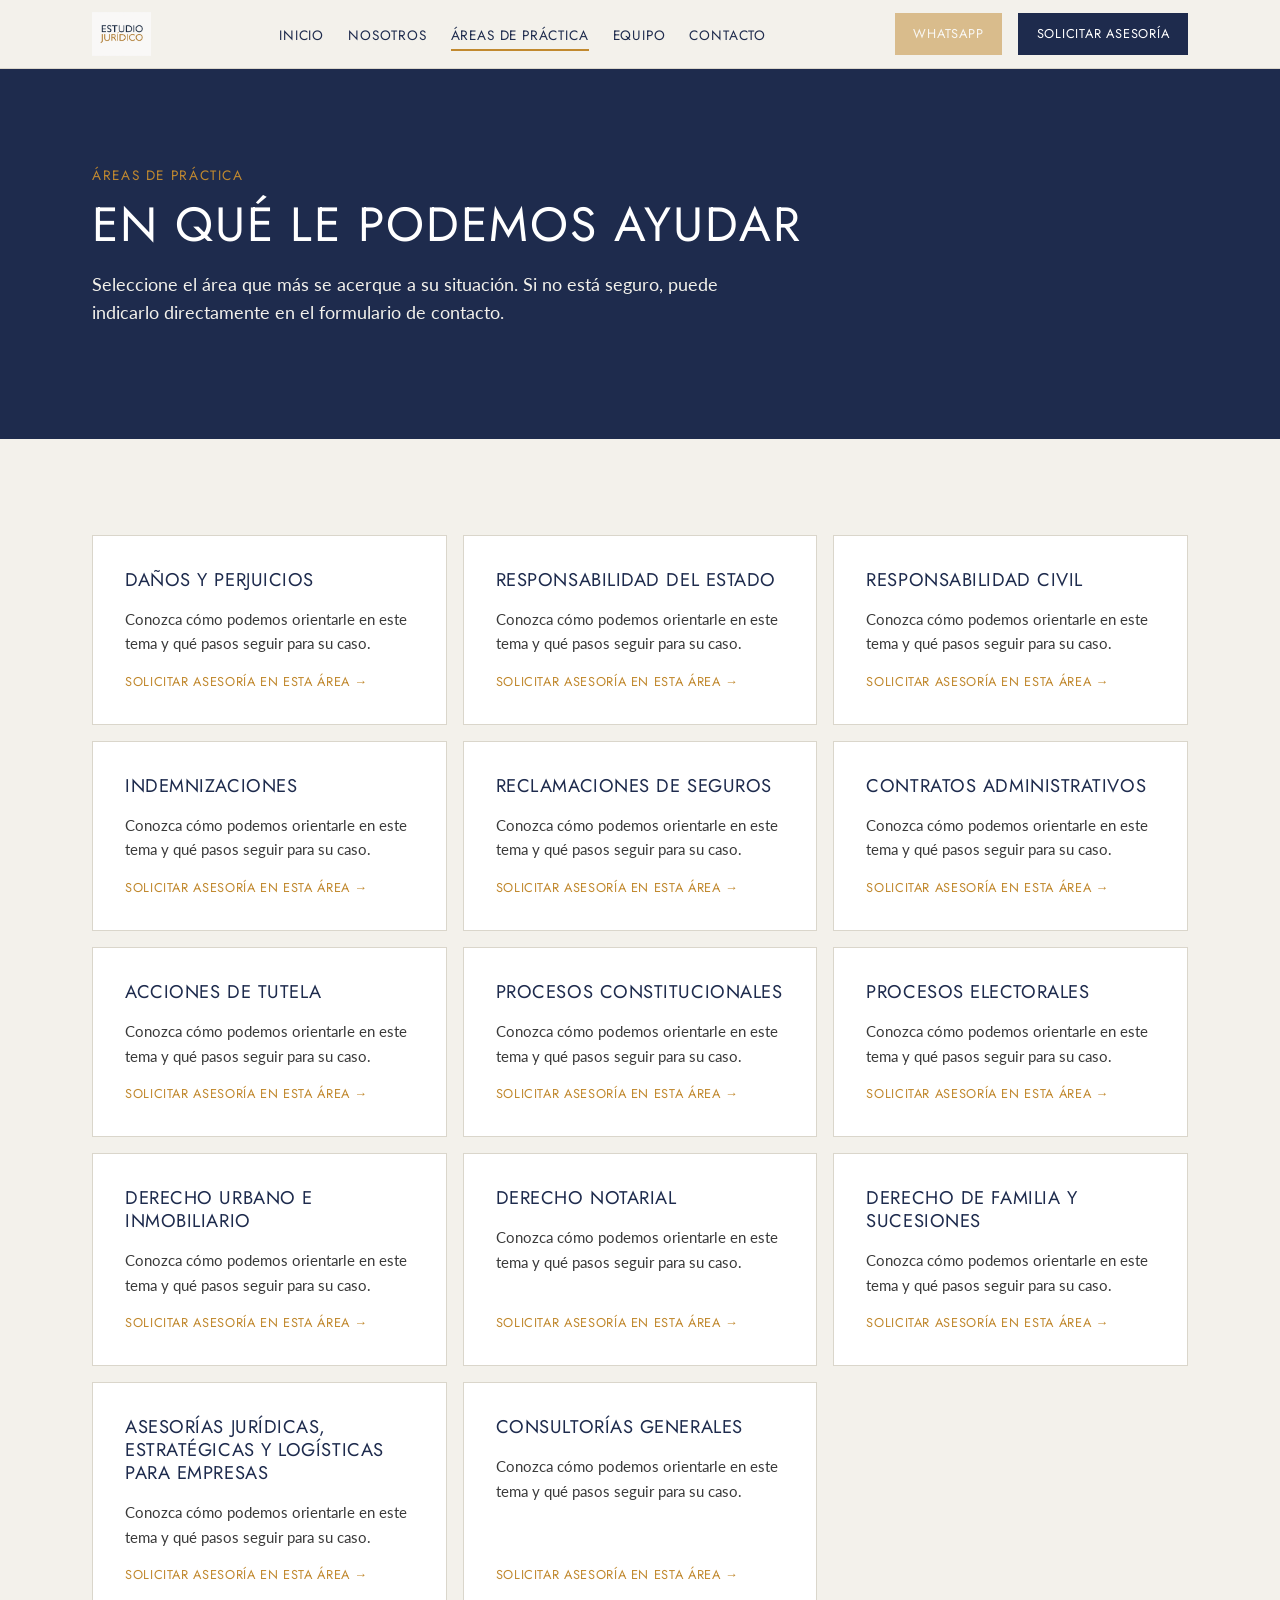
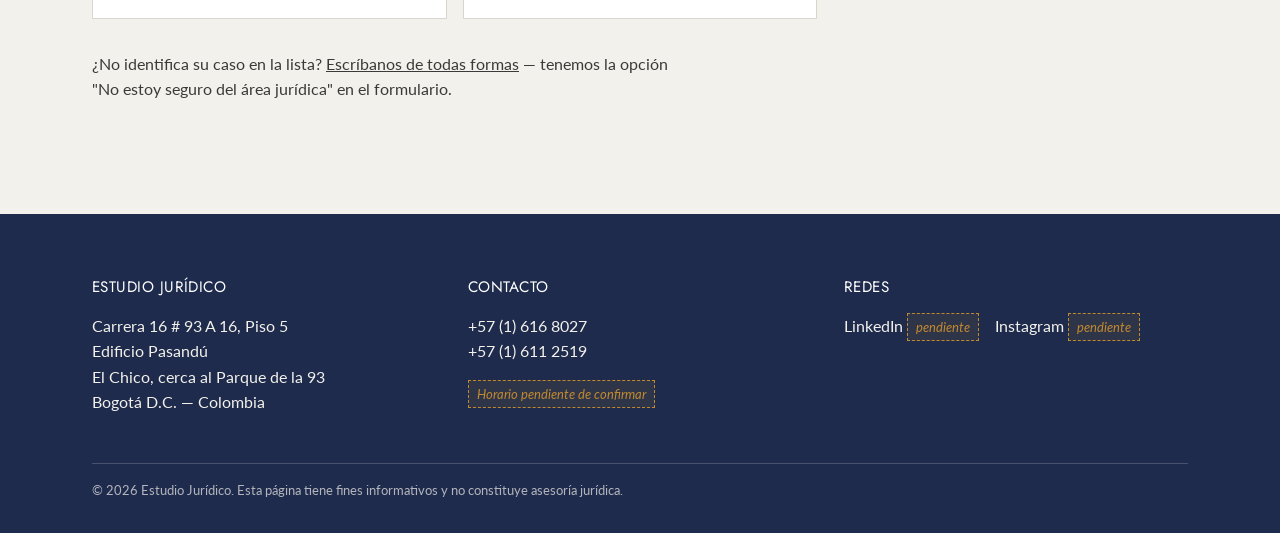
==== areas-de-practica.html @ 2af4c254 "Add files via upload" ====
<!doctype html>
<html lang="es">
<head>
<meta charset="UTF-8">
<meta name="viewport" content="width=device-width, initial-scale=1">
<title>Áreas de práctica — Estudio Jurídico</title>
<meta name="description" content="Áreas de práctica de Estudio Jurídico: responsabilidad civil y del Estado, contratos administrativos, tutelas, derecho de familia, derecho notarial y más.">
<link rel="icon" type="image/svg+xml" href="assets/img/favicon.svg">
<link rel="preconnect" href="https://fonts.googleapis.com">
<link rel="preconnect" href="https://fonts.gstatic.com" crossorigin>
<link href="https://fonts.googleapis.com/css2?family=Jost:wght@400;500&family=Lato:wght@400;700&display=swap" rel="stylesheet">
<link rel="stylesheet" href="css/styles.css">
</head>
<body>

<header id="site-header" class="site-header"></header>

<main>

  <section class="hero">
    <div class="container">
      <span class="eyebrow">Áreas de práctica</span>
      <h1>En qué le podemos ayudar</h1>
      <p>Seleccione el área que más se acerque a su situación. Si no está seguro, puede indicarlo directamente en el formulario de contacto.</p>
    </div>
  </section>

  <section class="section-marfil">
    <div class="container">
      <div class="grid-areas" id="areas-grid"></div>
      <p class="mt-md">¿No identifica su caso en la lista? <a href="contacto.html">Escríbanos de todas formas</a> — tenemos la opción "No estoy seguro del área jurídica" en el formulario.</p>
    </div>
  </section>

</main>

<footer id="site-footer" class="site-footer"></footer>
<div id="whatsapp-flotante"></div>

<script src="js/data/site.js"></script>
<script src="js/data/areas.js"></script>
<script src="js/data/equipo.js"></script>
<script src="js/data/contacto.js"></script>
<script src="js/main.js"></script>
</body>
</html>
---- css/styles.css ----
/* Estudio Jurídico — sistema de estilos v1 */

:root {
  --navy: #1E2B4D;
  --ocre: #C1892F;
  --marfil: #F3F1EB;
  --blanco: #FFFFFF;
  --gris-texto: #3A3A3A;
  --gris-borde: #DAD6CB;

  --fuente-titulos: 'Jost', 'Century Gothic', sans-serif;
  --fuente-cuerpo: 'Lato', 'Segoe UI', sans-serif;

  --max-width: 1160px;
  --space-xs: 0.5rem;
  --space-sm: 1rem;
  --space-md: 2rem;
  --space-lg: 4rem;
  --space-xl: 6rem;
}

* {
  box-sizing: border-box;
}

html {
  scroll-behavior: smooth;
}

body {
  margin: 0;
  background: var(--marfil);
  color: var(--gris-texto);
  font-family: var(--fuente-cuerpo);
  font-size: 1rem;
  line-height: 1.6;
  -webkit-font-smoothing: antialiased;
}

img {
  max-width: 100%;
  display: block;
}

a {
  color: inherit;
}

h1, h2, h3, h4 {
  font-family: var(--fuente-titulos);
  font-weight: 400;
  color: var(--navy);
  text-transform: uppercase;
  letter-spacing: 0.04em;
  line-height: 1.25;
  margin: 0 0 var(--space-sm);
}

h1 { font-size: clamp(1.9rem, 4vw, 3rem); }
h2 { font-size: clamp(1.5rem, 3vw, 2.1rem); }
h3 { font-size: 1.15rem; letter-spacing: 0.03em; }

p {
  margin: 0 0 var(--space-sm);
  max-width: 65ch;
}

.container {
  max-width: var(--max-width);
  margin: 0 auto;
  padding: 0 var(--space-md);
}

section {
  padding: var(--space-xl) 0;
}

.section-marfil { background: var(--marfil); }
.section-blanco { background: var(--blanco); }
.section-navy {
  background: var(--navy);
  color: var(--marfil);
}
.section-navy h1, .section-navy h2, .section-navy h3 {
  color: var(--blanco);
}

.eyebrow {
  font-family: var(--fuente-titulos);
  text-transform: uppercase;
  letter-spacing: 0.12em;
  color: var(--ocre);
  font-size: 0.85rem;
  margin: 0 0 var(--space-xs);
  display: block;
}

.rule {
  width: 56px;
  height: 2px;
  background: var(--ocre);
  border: none;
  margin: var(--space-sm) 0 var(--space-md);
}

/* Botones */

.btn {
  display: inline-flex;
  align-items: center;
  justify-content: center;
  gap: 0.5rem;
  padding: 0.85rem 1.75rem;
  font-family: var(--fuente-titulos);
  text-transform: uppercase;
  letter-spacing: 0.06em;
  font-size: 0.9rem;
  text-decoration: none;
  border: 1px solid transparent;
  cursor: pointer;
  transition: background-color 0.15s ease, color 0.15s ease, border-color 0.15s ease;
}

.btn-primario {
  background: var(--navy);
  color: var(--blanco);
  border-color: var(--navy);
}
.btn-primario:hover { background: #16203a; }

.btn-secundario {
  background: transparent;
  color: var(--navy);
  border-color: var(--navy);
}
.btn-secundario:hover { background: var(--navy); color: var(--blanco); }

.btn-ocre {
  background: var(--ocre);
  color: var(--blanco);
  border-color: var(--ocre);
}
.btn-ocre:hover { background: #a8741f; }

.btn-whatsapp {
  background: var(--ocre);
  color: var(--blanco);
  border-color: var(--ocre);
}
.btn-whatsapp:hover { background: #a8741f; }

.btn[aria-disabled="true"] {
  opacity: 0.5;
  cursor: not-allowed;
  pointer-events: none;
}

.btn-block { width: 100%; }

.btn-compacto {
  padding: 0.6rem 1.1rem;
  font-size: 0.8rem;
}

/* Header */

.site-header {
  position: sticky;
  top: 0;
  z-index: 50;
  background: var(--marfil);
  border-bottom: 1px solid var(--gris-borde);
}

.site-header .container {
  display: flex;
  align-items: center;
  justify-content: space-between;
  padding-top: 0.75rem;
  padding-bottom: 0.75rem;
}

.site-header .logo-link {
  display: flex;
  align-items: center;
  flex-shrink: 0;
}

.site-header .logo-link img {
  height: 44px;
  width: auto;
}

.nav-desktop {
  display: none;
}

.nav-desktop ul {
  list-style: none;
  display: flex;
  gap: 1.5rem;
  margin: 0;
  padding: 0;
  white-space: nowrap;
}

.nav-desktop a {
  font-family: var(--fuente-titulos);
  text-transform: uppercase;
  font-size: 0.85rem;
  letter-spacing: 0.06em;
  text-decoration: none;
  color: var(--navy);
  padding-bottom: 4px;
  border-bottom: 2px solid transparent;
}

.nav-desktop a:hover,
.nav-desktop a[aria-current="page"] {
  border-bottom-color: var(--ocre);
}

.nav-actions {
  display: none;
  align-items: center;
  gap: var(--space-sm);
  flex-shrink: 0;
}

.nav-toggle {
  background: none;
  border: 1px solid var(--navy);
  padding: 0.5rem 0.7rem;
  cursor: pointer;
  line-height: 1;
}
.nav-toggle span,
.nav-toggle span::before,
.nav-toggle span::after {
  content: "";
  display: block;
  width: 20px;
  height: 2px;
  background: var(--navy);
  position: relative;
}
.nav-toggle span::before { top: -6px; }
.nav-toggle span::after { top: 4px; }

.nav-mobile {
  display: none;
  flex-direction: column;
  background: var(--marfil);
  border-top: 1px solid var(--gris-borde);
  border-bottom: 1px solid var(--gris-borde);
}
.nav-mobile.abierto { display: flex; }
.nav-mobile ul {
  list-style: none;
  margin: 0;
  padding: var(--space-sm) var(--space-md);
  display: flex;
  flex-direction: column;
  gap: var(--space-sm);
}
.nav-mobile a {
  font-family: var(--fuente-titulos);
  text-transform: uppercase;
  letter-spacing: 0.06em;
  text-decoration: none;
  color: var(--navy);
}

.nav-mobile a.btn-primario {
  color: var(--blanco);
}
.nav-mobile .nav-mobile-cta {
  padding: var(--space-sm) var(--space-md) var(--space-md);
}

@media (min-width: 900px) {
  .nav-desktop { display: block; }
  .nav-actions { display: flex; }
  .nav-toggle { display: none; }
  .nav-mobile { display: none !important; }
}

/* Hero */

.hero {
  background: var(--navy);
  color: var(--marfil);
  padding: var(--space-xl) 0;
}

.hero .eyebrow { color: var(--ocre); }
.hero h1 { color: var(--blanco); }
.hero p { color: var(--marfil); font-size: 1.1rem; }

.hero-acciones {
  display: flex;
  flex-wrap: wrap;
  gap: var(--space-sm);
  margin-top: var(--space-md);
}

/* Tarjetas de área */

.grid-areas {
  display: grid;
  grid-template-columns: 1fr;
  gap: var(--space-sm);
}

@media (min-width: 640px) {
  .grid-areas { grid-template-columns: repeat(2, 1fr); }
}
@media (min-width: 960px) {
  .grid-areas { grid-template-columns: repeat(3, 1fr); }
}

.tarjeta-area {
  background: var(--blanco);
  border: 1px solid var(--gris-borde);
  padding: var(--space-md);
  display: flex;
  flex-direction: column;
  gap: var(--space-sm);
  text-decoration: none;
  color: inherit;
}

.tarjeta-area h3 {
  margin: 0;
}

.tarjeta-area p {
  margin: 0;
  font-size: 0.95rem;
  color: var(--gris-texto);
}

.tarjeta-area .tarjeta-link {
  font-family: var(--fuente-titulos);
  text-transform: uppercase;
  font-size: 0.8rem;
  letter-spacing: 0.05em;
  color: var(--ocre);
  margin-top: auto;
}

/* Equipo */

.grid-equipo {
  display: grid;
  grid-template-columns: 1fr;
  gap: var(--space-md);
}

@media (min-width: 640px) {
  .grid-equipo { grid-template-columns: repeat(2, 1fr); }
}

.tarjeta-persona {
  background: var(--blanco);
  border: 1px solid var(--gris-borde);
  padding: var(--space-md);
  display: flex;
  flex-direction: column;
  gap: 0.35rem;
  align-items: flex-start;
}

.tarjeta-persona .foto-placeholder {
  width: 96px;
  height: 96px;
  background: var(--marfil);
  border: 1px solid var(--gris-borde);
  display: flex;
  align-items: center;
  justify-content: center;
  font-family: var(--fuente-titulos);
  color: var(--navy);
  margin-bottom: var(--space-sm);
}

.tarjeta-persona h3 {
  margin-bottom: 0.25rem;
}

.tarjeta-persona .cargo {
  font-size: 0.85rem;
  color: var(--ocre);
  text-transform: uppercase;
  letter-spacing: 0.05em;
  margin-bottom: var(--space-sm);
  display: block;
}

.tarjeta-persona a.correo {
  font-size: 0.9rem;
  word-break: break-all;
}

/* Pendiente marker */

.pendiente {
  display: inline-block;
  font-size: 0.8rem;
  font-family: var(--fuente-cuerpo);
  font-style: italic;
  color: var(--ocre);
  background: rgba(193, 137, 47, 0.1);
  border: 1px dashed var(--ocre);
  padding: 0.15rem 0.5rem;
}

/* Contraste del marcador "pendiente" sobre botones de color sólido */
.btn .pendiente {
  color: var(--blanco);
  background: rgba(255, 255, 255, 0.2);
  border-color: rgba(255, 255, 255, 0.7);
}

/* Listas con marca */

.lista-marcada {
  list-style: none;
  margin: 0;
  padding: 0;
}
.lista-marcada li {
  position: relative;
  padding-left: 1.4rem;
  margin-bottom: 0.6rem;
}
.lista-marcada li::before {
  content: "";
  position: absolute;
  left: 0;
  top: 0.5em;
  width: 8px;
  height: 2px;
  background: var(--ocre);
}

/* Pasos de forma de trabajo */

.pasos {
  display: grid;
  grid-template-columns: 1fr;
  gap: var(--space-md);
  counter-reset: paso;
}
@media (min-width: 760px) {
  .pasos { grid-template-columns: repeat(4, 1fr); }
}
.paso {
  border-top: 2px solid var(--ocre);
  padding-top: var(--space-sm);
}
.paso .paso-numero {
  font-family: var(--fuente-titulos);
  color: var(--ocre);
  font-size: 1.3rem;
  display: block;
  margin-bottom: 0.4rem;
}

/* Imagen de oficina */

.imagen-oficina {
  width: 100%;
  height: auto;
  border: 1px solid var(--gris-borde);
}

/* Contacto */

.contacto-grid {
  display: grid;
  grid-template-columns: 1fr;
  gap: var(--space-lg);
}
@media (min-width: 900px) {
  .contacto-grid { grid-template-columns: 1fr 1fr; }
}

.contacto-directo-lista {
  list-style: none;
  margin: 0 0 var(--space-md);
  padding: 0;
  display: flex;
  flex-direction: column;
  gap: var(--space-sm);
}

.contacto-directo-item {
  display: flex;
  flex-direction: column;
  border: 1px solid var(--gris-borde);
  background: var(--blanco);
  padding: var(--space-sm) var(--space-md);
}

.contacto-directo-item .label {
  font-family: var(--fuente-titulos);
  text-transform: uppercase;
  font-size: 0.75rem;
  letter-spacing: 0.06em;
  color: var(--ocre);
  margin-bottom: 0.25rem;
}

.contacto-directo-item a {
  text-decoration: none;
  font-size: 1rem;
}
.contacto-directo-item a:hover { text-decoration: underline; }

.aviso-legal {
  background: var(--blanco);
  border-left: 3px solid var(--ocre);
  padding: var(--space-sm) var(--space-md);
  font-size: 0.9rem;
  margin: var(--space-md) 0;
}

.aviso-horario {
  background: rgba(30, 43, 77, 0.06);
  border-left: 3px solid var(--navy);
  padding: var(--space-sm) var(--space-md);
  font-size: 0.9rem;
  margin-bottom: var(--space-md);
}

/* Formulario */

.form-campo {
  margin-bottom: var(--space-md);
  display: flex;
  flex-direction: column;
  gap: 0.4rem;
}

.form-campo label {
  font-family: var(--fuente-titulos);
  text-transform: uppercase;
  font-size: 0.8rem;
  letter-spacing: 0.05em;
  color: var(--navy);
}

.form-campo input,
.form-campo select,
.form-campo textarea {
  font-family: var(--fuente-cuerpo);
  font-size: 1rem;
  padding: 0.7rem 0.85rem;
  border: 1px solid var(--gris-borde);
  background: var(--blanco);
  color: var(--gris-texto);
}

.form-campo input:focus,
.form-campo select:focus,
.form-campo textarea:focus {
  outline: 2px solid var(--navy);
  outline-offset: 1px;
}

.form-campo textarea {
  resize: vertical;
  min-height: 110px;
}

.form-error {
  color: #a3312a;
  font-size: 0.85rem;
  display: none;
}
.form-campo.con-error input,
.form-campo.con-error select,
.form-campo.con-error textarea {
  border-color: #a3312a;
}
.form-campo.con-error .form-error {
  display: block;
}

.form-mensaje {
  padding: var(--space-sm) var(--space-md);
  border: 1px solid transparent;
  margin-top: var(--space-md);
  display: none;
}
.form-mensaje.visible { display: block; }
.form-mensaje.exito {
  background: rgba(30, 43, 77, 0.08);
  border-color: var(--navy);
}
.form-mensaje.error {
  background: rgba(163, 49, 42, 0.08);
  border-color: #a3312a;
}
.form-mensaje .form-mensaje-acciones {
  display: flex;
  flex-wrap: wrap;
  gap: var(--space-sm);
  margin-top: var(--space-sm);
}

/* Footer */

.site-footer {
  background: var(--navy);
  color: var(--marfil);
  padding: var(--space-lg) 0 var(--space-md);
}

.footer-grid {
  display: grid;
  grid-template-columns: 1fr;
  gap: var(--space-md);
  margin-bottom: var(--space-md);
}
@media (min-width: 760px) {
  .footer-grid { grid-template-columns: repeat(3, 1fr); }
}

.site-footer h3 {
  color: var(--blanco);
  font-size: 0.95rem;
}

.site-footer a {
  color: var(--marfil);
  text-decoration: none;
}
.site-footer a:hover { color: var(--ocre); }

.footer-redes {
  display: flex;
  gap: var(--space-sm);
  list-style: none;
  padding: 0;
  margin: 0;
}

.footer-legal {
  border-top: 1px solid rgba(243, 241, 235, 0.2);
  padding-top: var(--space-sm);
  font-size: 0.8rem;
  color: rgba(243, 241, 235, 0.7);
}

/* WhatsApp flotante */

.whatsapp-flotante {
  position: fixed;
  right: 1.25rem;
  bottom: 1.25rem;
  z-index: 60;
  background: var(--ocre);
  color: var(--blanco);
  width: 56px;
  height: 56px;
  display: flex;
  align-items: center;
  justify-content: center;
  text-decoration: none;
  border: 1px solid var(--ocre);
  box-shadow: 0 2px 6px rgba(0,0,0,0.15);
}

.utilidad-centro { text-align: center; }
.utilidad-centro p { margin-left: auto; margin-right: auto; }

.mt-md { margin-top: var(--space-md); }
.mb-0 { margin-bottom: 0; }
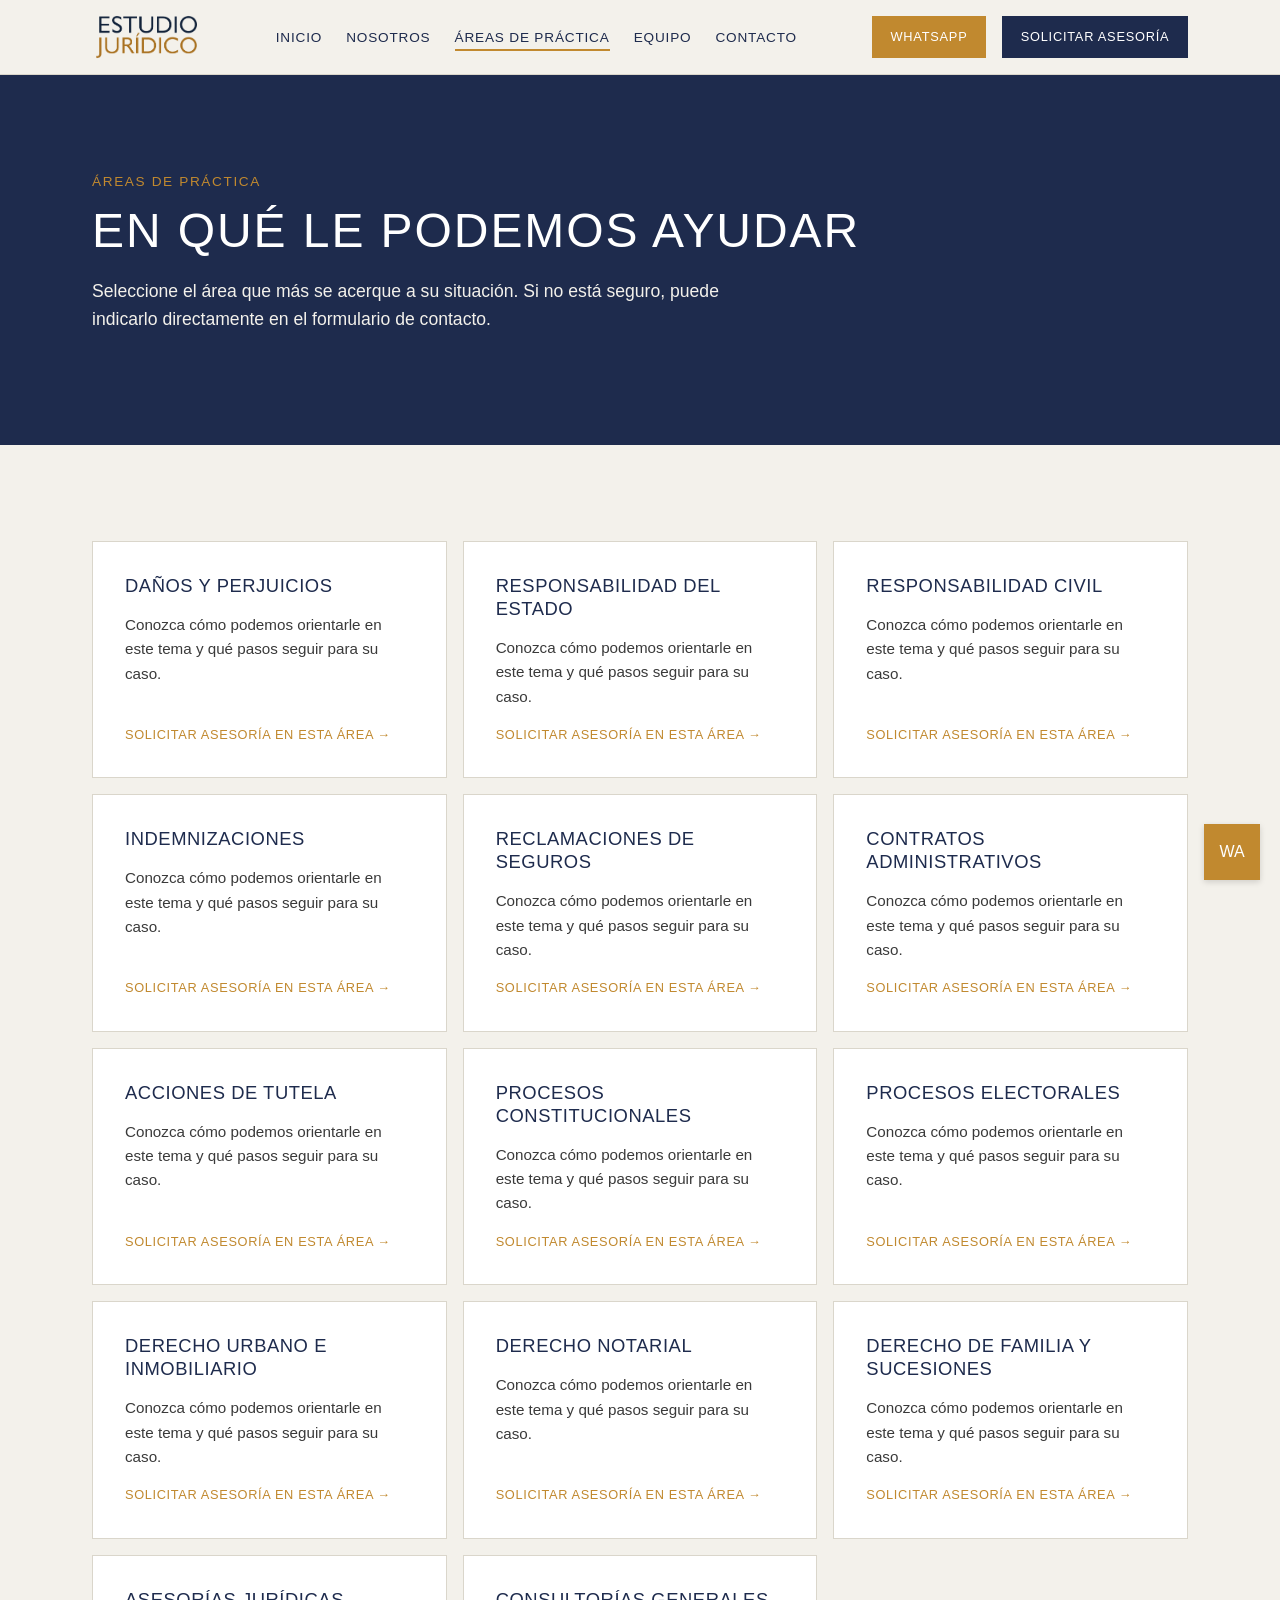
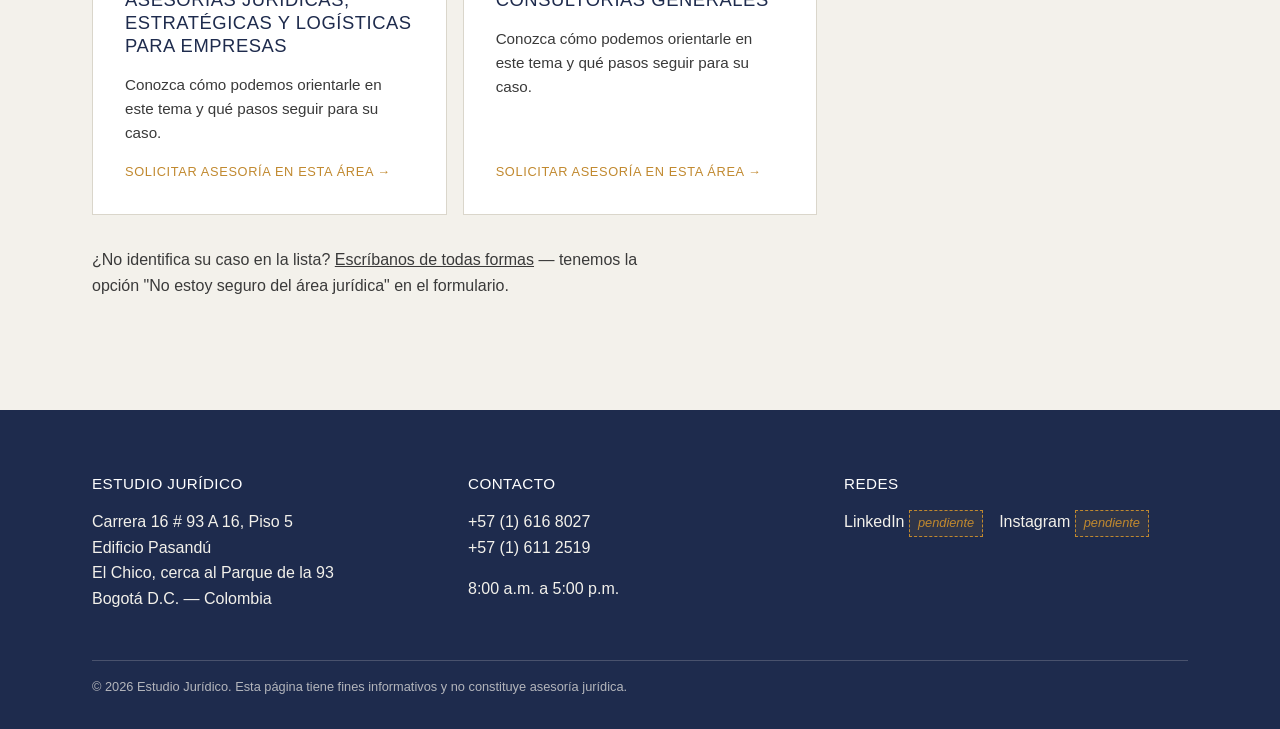
==== commit eac7bfd2: "Cambia tipografía del sitio a Palanquin (5 páginas)" ====
--- a/areas-de-practica.html
+++ b/areas-de-practica.html
@@ -8,7 +8,7 @@
 <link rel="icon" type="image/svg+xml" href="assets/img/favicon.svg">
 <link rel="preconnect" href="https://fonts.googleapis.com">
 <link rel="preconnect" href="https://fonts.gstatic.com" crossorigin>
-<link href="https://fonts.googleapis.com/css2?family=Jost:wght@400;500&family=Lato:wght@400;700&display=swap" rel="stylesheet">
+<link href="https://fonts.googleapis.com/css2?family=Palanquin:wght@400;500;700&family=Palanquin+Dark:wght@400;500;700&display=swap" rel="stylesheet">
 <link rel="stylesheet" href="css/styles.css">
 </head>
 <body>
--- a/css/styles.css
+++ b/css/styles.css
@@ -187,7 +187,7 @@
 }
 
 .site-header .logo-link img {
-  height: 44px;
+  height: 50px;
   width: auto;
 }
 
@@ -288,9 +288,24 @@
 /* Hero */
 
 .hero {
+  position: relative;
   background: var(--navy);
   color: var(--marfil);
   padding: var(--space-xl) 0;
+  overflow: hidden;
+}
+
+.hero-imagen-fondo {
+  position: absolute;
+  inset: 0;
+  width: 100%;
+  height: 100%;
+  object-fit: cover;
+  opacity: 0.25;
+}
+
+.hero .container {
+  position: relative;
 }
 
 .hero .eyebrow { color: var(--ocre); }
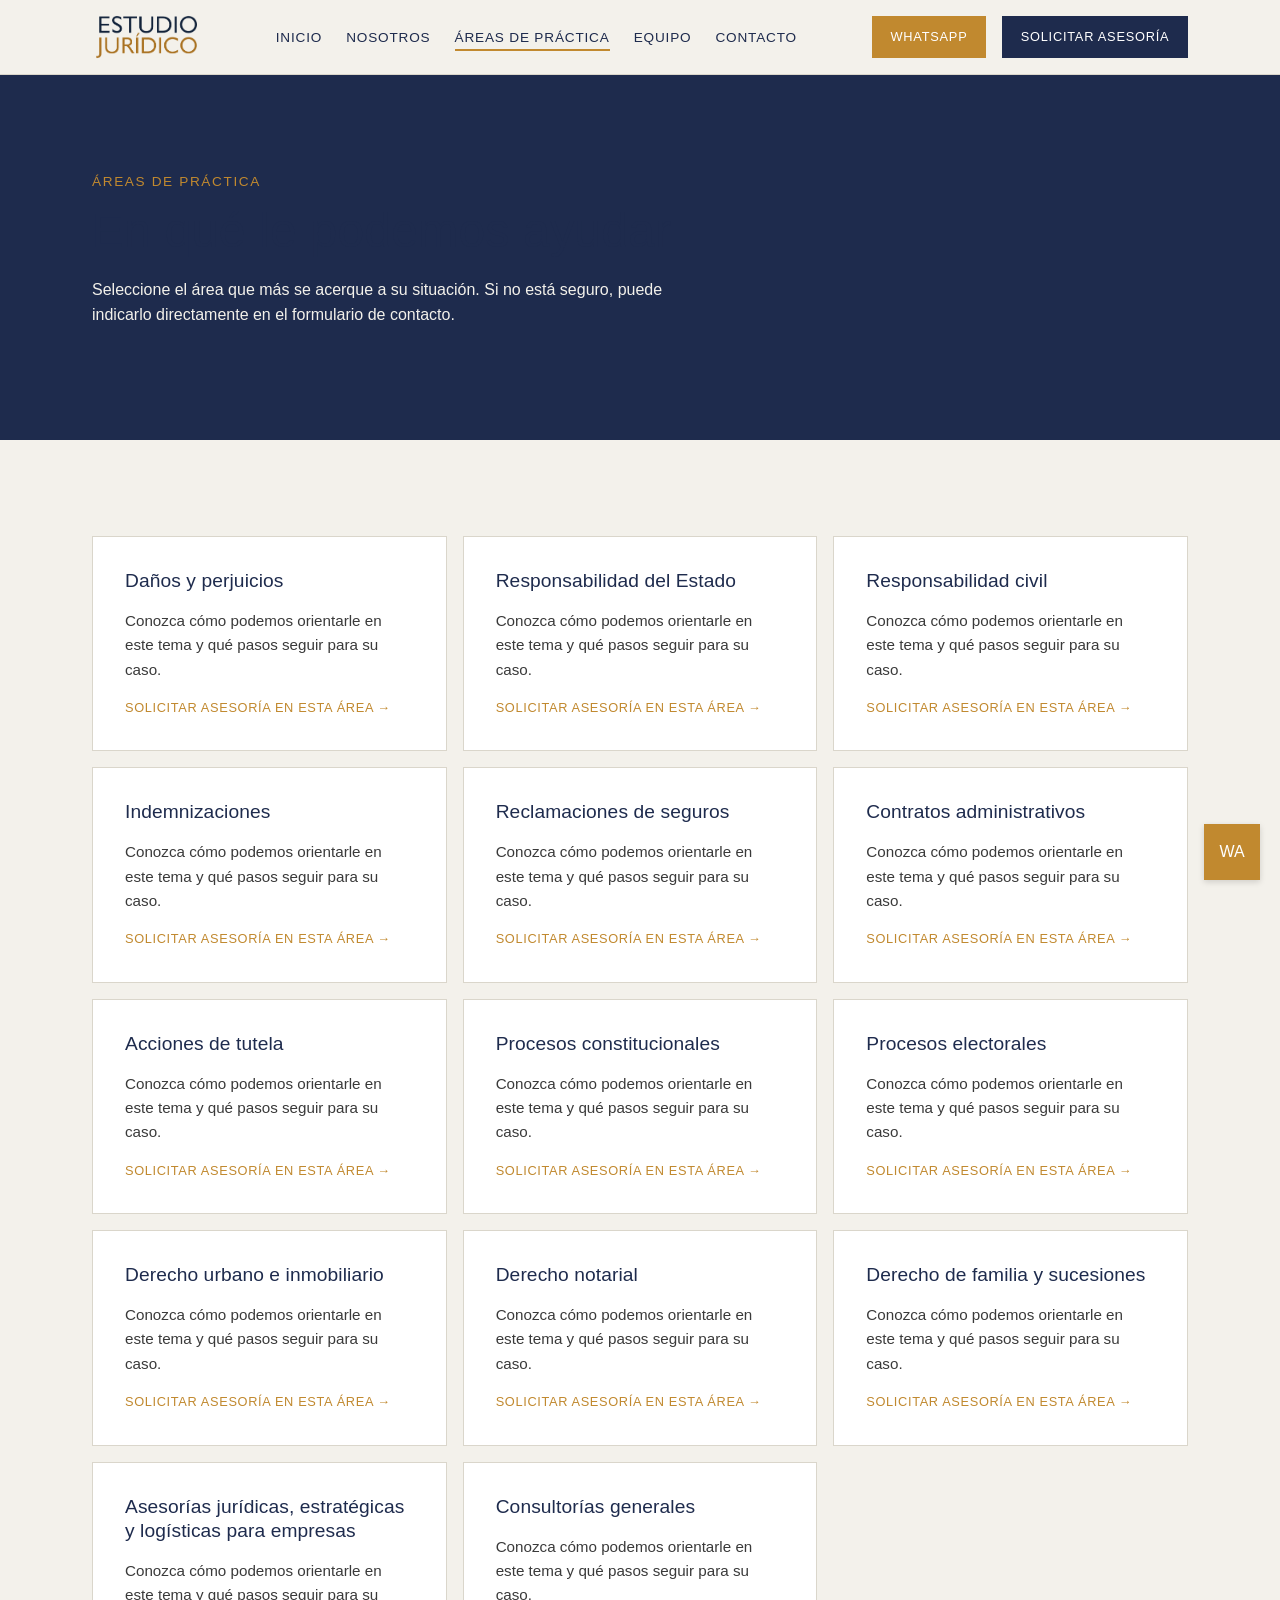
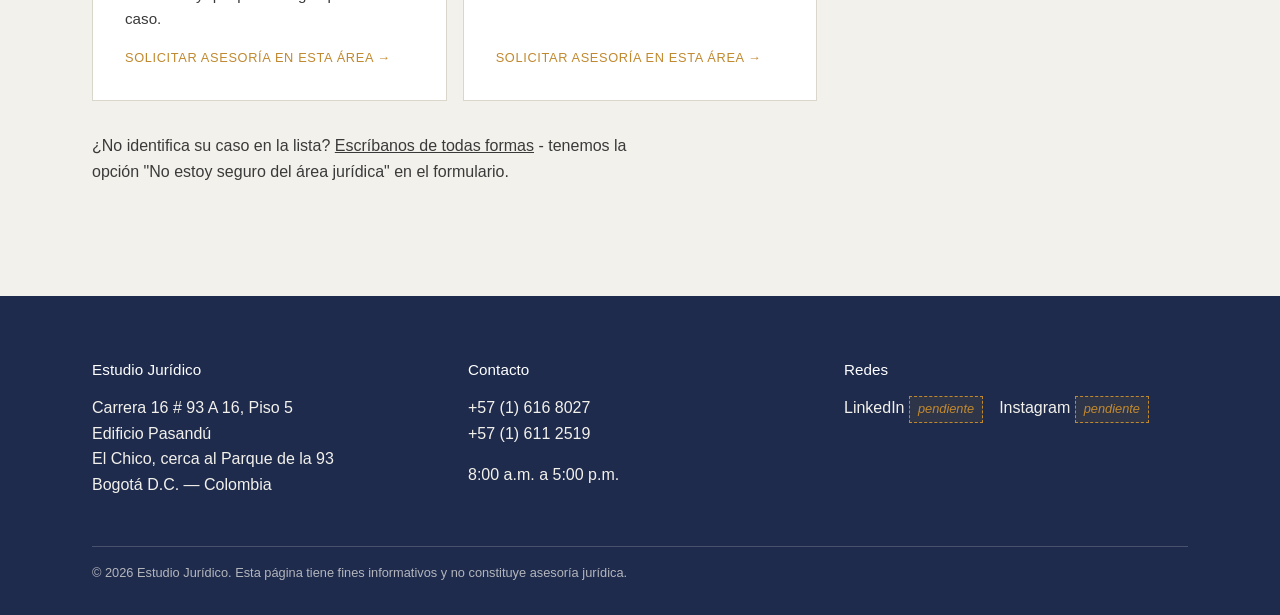
==== commit 23d691d6: "Guiones cortos en todo el sitio y titulo de pestana en index" ====
--- a/areas-de-practica.html
+++ b/areas-de-practica.html
@@ -3,7 +3,7 @@
 <head>
 <meta charset="UTF-8">
 <meta name="viewport" content="width=device-width, initial-scale=1">
-<title>Áreas de práctica — Estudio Jurídico</title>
+<title>Áreas de práctica - Estudio Jurídico</title>
 <meta name="description" content="Áreas de práctica de Estudio Jurídico: responsabilidad civil y del Estado, contratos administrativos, tutelas, derecho de familia, derecho notarial y más.">
 <link rel="icon" type="image/svg+xml" href="assets/img/favicon.svg">
 <link rel="preconnect" href="https://fonts.googleapis.com">
@@ -28,7 +28,7 @@
   <section class="section-marfil">
     <div class="container">
       <div class="grid-areas" id="areas-grid"></div>
-      <p class="mt-md">¿No identifica su caso en la lista? <a href="contacto.html">Escríbanos de todas formas</a> — tenemos la opción "No estoy seguro del área jurídica" en el formulario.</p>
+      <p class="mt-md">¿No identifica su caso en la lista? <a href="contacto.html">Escríbanos de todas formas</a> - tenemos la opción "No estoy seguro del área jurídica" en el formulario.</p>
     </div>
   </section>
 
--- a/css/styles.css
+++ b/css/styles.css
@@ -8,8 +8,8 @@
   --gris-texto: #3A3A3A;
   --gris-borde: #DAD6CB;
 
-  --fuente-titulos: 'Jost', 'Century Gothic', sans-serif;
-  --fuente-cuerpo: 'Lato', 'Segoe UI', sans-serif;
+  --fuente-titulos: 'Palanquin Dark', 'Palanquin', 'Segoe UI', sans-serif;
+  --fuente-cuerpo: 'Palanquin', 'Segoe UI', sans-serif;
 
   --max-width: 1160px;
   --space-xs: 0.5rem;
@@ -48,17 +48,16 @@
 
 h1, h2, h3, h4 {
   font-family: var(--fuente-titulos);
-  font-weight: 400;
+  font-weight: 500;
   color: var(--navy);
-  text-transform: uppercase;
-  letter-spacing: 0.04em;
+  letter-spacing: 0.005em;
   line-height: 1.25;
   margin: 0 0 var(--space-sm);
 }
 
 h1 { font-size: clamp(1.9rem, 4vw, 3rem); }
 h2 { font-size: clamp(1.5rem, 3vw, 2.1rem); }
-h3 { font-size: 1.15rem; letter-spacing: 0.03em; }
+h3 { font-size: 1.2rem; letter-spacing: 0.005em; }
 
 p {
   margin: 0 0 var(--space-sm);
@@ -285,38 +284,65 @@
   .nav-mobile { display: none !important; }
 }
 
-/* Hero */
+/* Hero — portada en dos columnas: texto sobre navy + foto real a plena calidad */
 
 .hero {
-  position: relative;
   background: var(--navy);
   color: var(--marfil);
-  padding: var(--space-xl) 0;
   overflow: hidden;
 }
 
-.hero-imagen-fondo {
+.hero-inner {
+  display: grid;
+  grid-template-columns: 1fr;
+}
+
+.hero-texto {
+  padding: var(--space-xl) var(--space-md);
+}
+
+.hero-texto .eyebrow { color: var(--ocre); }
+.hero-texto h1 { color: var(--blanco); }
+.hero-texto p { color: var(--marfil); font-size: 1.1rem; max-width: 48ch; }
+
+.hero-acciones {
+  display: flex;
+  flex-wrap: wrap;
+  gap: var(--space-sm);
+  margin-top: var(--space-md);
+}
+
+.hero-media {
+  position: relative;
+  min-height: 300px;
+  border-top: 3px solid var(--ocre);
+}
+
+.hero-media img {
   position: absolute;
   inset: 0;
   width: 100%;
   height: 100%;
   object-fit: cover;
-  opacity: 0.25;
-}
-
-.hero .container {
-  position: relative;
-}
-
-.hero .eyebrow { color: var(--ocre); }
-.hero h1 { color: var(--blanco); }
-.hero p { color: var(--marfil); font-size: 1.1rem; }
-
-.hero-acciones {
-  display: flex;
-  flex-wrap: wrap;
-  gap: var(--space-sm);
-  margin-top: var(--space-md);
+  object-position: 50% 55%;
+}
+
+@media (min-width: 960px) {
+  .hero-inner {
+    grid-template-columns: 1fr 1fr;
+    align-items: stretch;
+    min-height: 540px;
+  }
+  .hero-texto {
+    display: flex;
+    flex-direction: column;
+    justify-content: center;
+    padding: var(--space-xl) clamp(2rem, 5vw, 5rem);
+  }
+  .hero-media {
+    border-top: none;
+    border-left: 3px solid var(--ocre);
+  }
 }
 
 /* Tarjetas de área */
